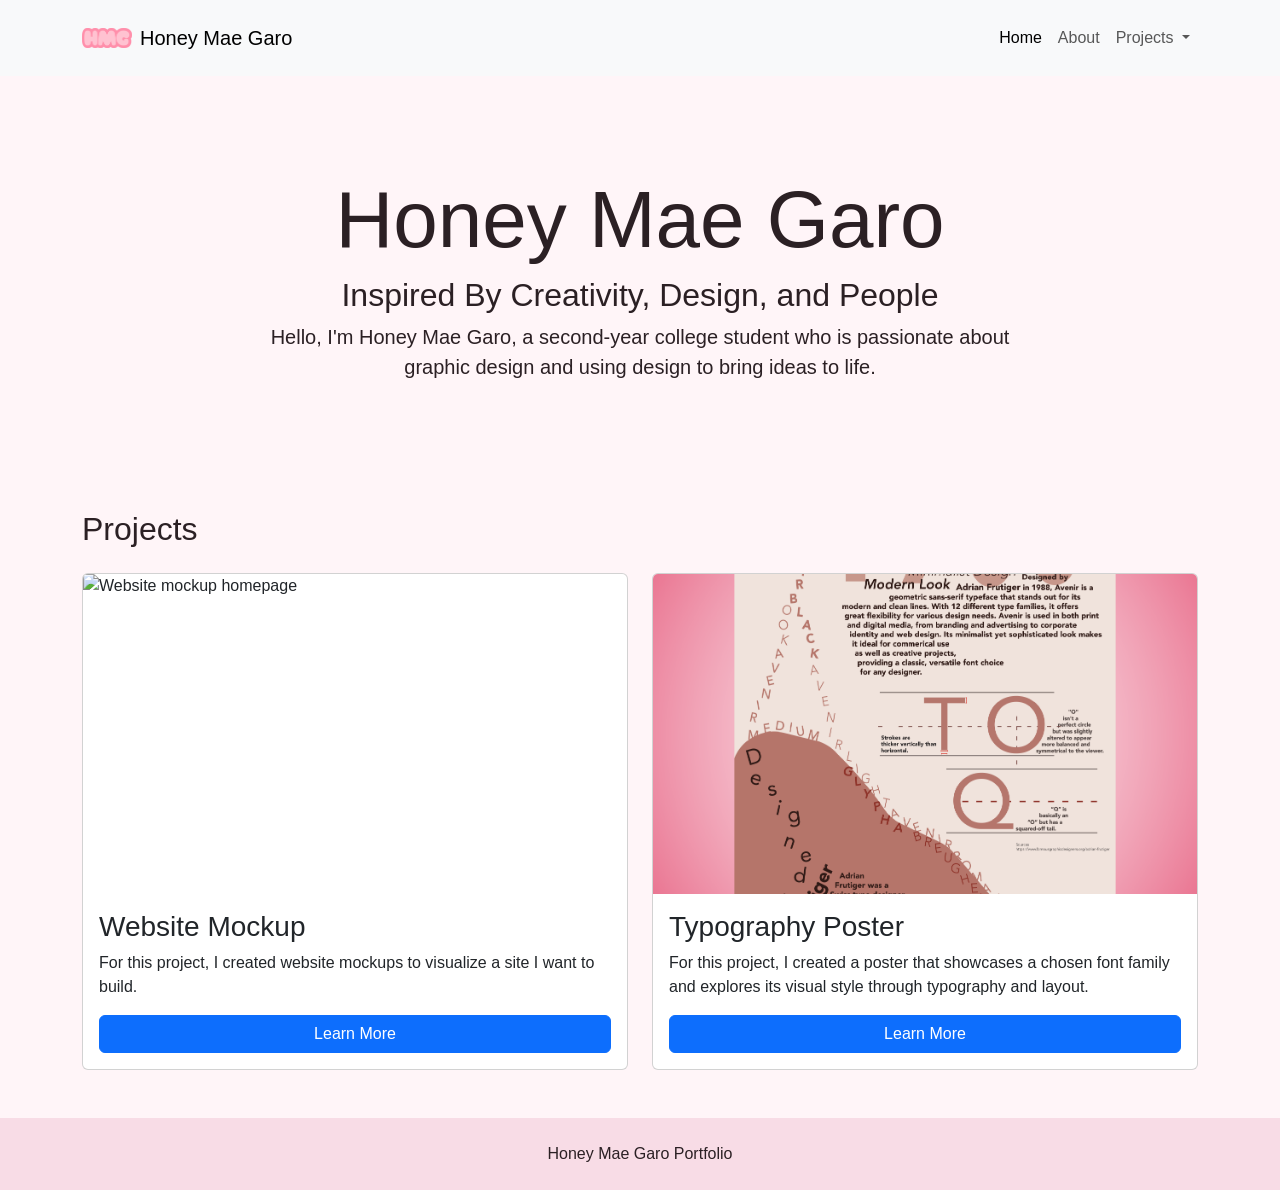
==== index.html @ 55621b9a "Fix portfolio navigation and project pages" ====
<!DOCTYPE html>
<html lang="en">

<head>
    <meta charset="UTF-8">
    <meta name="viewport" content="width=device-width, initial-scale=1.0">
    <title>Honey Mae Garo</title>
    <link href="https://cdn.jsdelivr.net/npm/bootstrap@5.3.3/dist/css/bootstrap.min.css" rel="stylesheet"
        integrity="sha384-QWTKZyjpPEjISv5WaRU9OFeRpok6YctnYmDr5pNlyT2bRjXh0JMhjY6hW+ALEwIH" crossorigin="anonymous">
    <link rel="stylesheet" href="css/style.css">
</head>

<body>
    <nav class="navbar navbar-expand-lg bg-body-tertiary">
        <div class="container">
            <a class="navbar-brand d-flex align-items-center gap-2" href="index.html">
                <img src="img/Logo.png" alt="Honey Mae Garo logo" width="50" height="50">
                Honey Mae Garo
            </a>
            <button class="navbar-toggler" type="button" data-bs-toggle="collapse" data-bs-target="#navbarNavAltMarkup"
                aria-controls="navbarNavAltMarkup" aria-expanded="false" aria-label="Toggle navigation">
                <span class="navbar-toggler-icon"></span>
            </button>
            <div class="collapse navbar-collapse" id="navbarNavAltMarkup">
                <div class="navbar-nav ms-auto">
                    <a class="nav-link active" aria-current="page" href="index.html">Home</a>
                    <a class="nav-link" href="About.html">About</a>
                    <div class="nav-item dropdown">
                        <a class="nav-link dropdown-toggle" href="#" id="navbarDropdown" role="button"
                            data-bs-toggle="dropdown" aria-expanded="false">
                            Projects
                        </a>
                        <ul class="dropdown-menu" aria-labelledby="navbarDropdown">
                            <li><a class="dropdown-item" href="WebsiteMockup.html">Website Mockup</a></li>
                            <li><a class="dropdown-item" href="TypographyPoster.html">Typography Poster</a></li>
                        </ul>
                    </div>
                </div>
            </div>
        </div>
    </nav>

    <main>
        <section class="hero text-center">
            <div class="container">
                <h1 class="display-1">Honey Mae Garo</h1>
                <h2>Inspired By Creativity, Design, and People</h2>
                <p class="lead mx-auto">
                    Hello, I'm Honey Mae Garo, a second-year college student who is passionate about graphic design and
                    using design to bring ideas to life.
                </p>
            </div>
        </section>

        <section id="projects" class="py-5">
            <div class="container">
                <h2 class="mb-4">Projects</h2>
                <div class="row g-4">
                    <div class="col-md-6">
                        <article class="card h-100">
                            <img src="img/Website%20Mockup_Homepage.png" class="card-img-top" alt="Website mockup homepage">
                            <div class="card-body d-flex flex-column">
                                <h3 class="card-title">Website Mockup</h3>
                                <p class="card-text">
                                    For this project, I created website mockups to visualize a site I want to build.
                                </p>
                                <a href="WebsiteMockup.html" class="btn btn-primary mt-auto">Learn More</a>
                            </div>
                        </article>
                    </div>
                    <div class="col-md-6">
                        <article class="card h-100">
                            <img src="img/Typeface%20Poster.png" class="card-img-top" alt="Typography poster">
                            <div class="card-body d-flex flex-column">
                                <h3 class="card-title">Typography Poster</h3>
                                <p class="card-text">
                                    For this project, I created a poster that showcases a chosen font family and explores
                                    its visual style through typography and layout.
                                </p>
                                <a href="TypographyPoster.html" class="btn btn-primary mt-auto">Learn More</a>
                            </div>
                        </article>
                    </div>
                </div>
            </div>
        </section>
    </main>

    <footer class="py-4 text-center">
        <div class="container">Honey Mae Garo Portfolio</div>
    </footer>

    <script src="https://cdn.jsdelivr.net/npm/bootstrap@5.3.3/dist/js/bootstrap.bundle.min.js"
        integrity="sha384-YvpcrYf0tY3lHB60NNkmXc5s9fDVZLESaAA55NDzOxhy9GkcIdslK1eN7N6jIeHz"
        crossorigin="anonymous"></script>
</body>

</html>
---- css/style.css ----
body {
    background: #fff5f8;
    color: #2b2024;
    font-family: Arial, Helvetica, sans-serif;
}

.navbar-brand img {
    object-fit: contain;
}

.hero {
    padding: 6rem 0 4rem;
}

.hero .lead,
.project-hero .lead {
    max-width: 760px;
}

.card-img-top {
    height: 320px;
    object-fit: cover;
}

.about-logo {
    max-width: 220px;
    width: 100%;
    height: auto;
}

.project-hero {
    padding: 4rem 0 2rem;
}

.project-hero img {
    margin-top: 1.5rem;
    max-height: 620px;
    object-fit: contain;
    width: 100%;
}

.poster-preview {
    background: #ffffff;
}

.project-step {
    align-items: center;
    display: grid;
    gap: 2rem;
    grid-template-columns: minmax(220px, 420px) 1fr;
    margin-bottom: 3rem;
}

.project-step img,
.project-gallery img {
    background: #ffffff;
    border-radius: 0.5rem;
    max-width: 100%;
}

.project-gallery {
    display: grid;
    gap: 1rem;
    grid-template-columns: repeat(3, 1fr);
}

footer {
    background: #f8dce6;
}

@media (max-width: 768px) {
    .hero {
        padding: 4rem 0 3rem;
    }

    .project-step,
    .project-gallery {
        grid-template-columns: 1fr;
    }

    .card-img-top {
        height: 240px;
    }
}
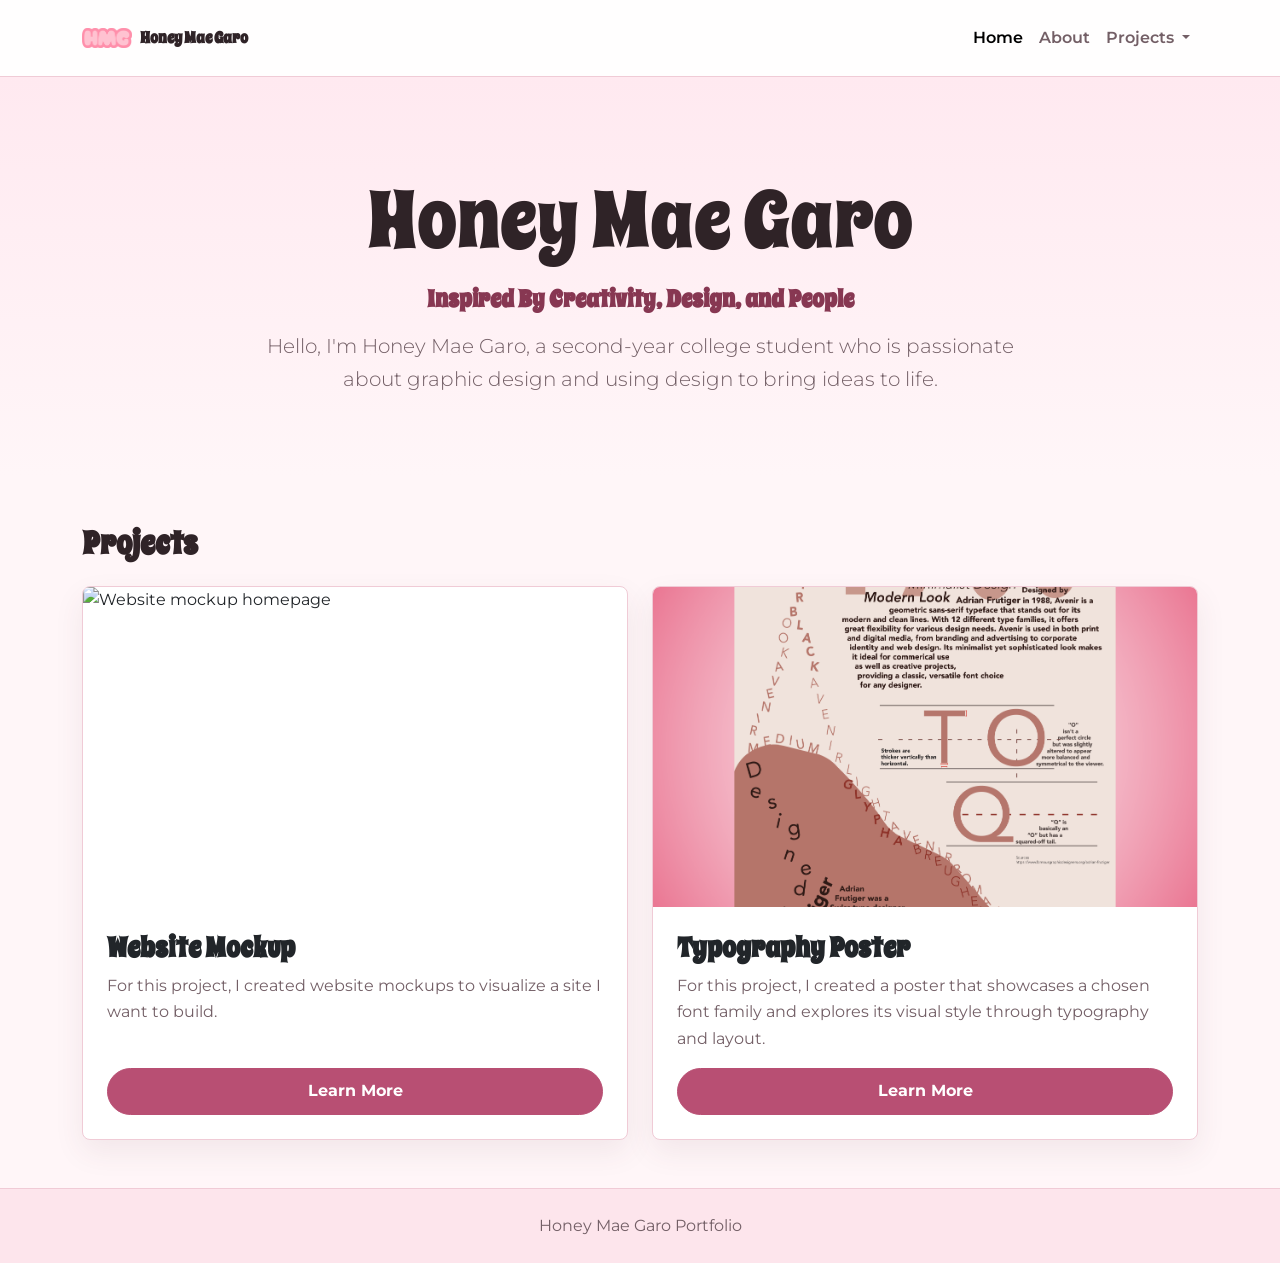
==== commit 03c49d37: "Switch portfolio fonts" ====
--- a/index.html
+++ b/index.html
@@ -7,6 +7,8 @@
     <title>Honey Mae Garo</title>
     <link href="https://cdn.jsdelivr.net/npm/bootstrap@5.3.3/dist/css/bootstrap.min.css" rel="stylesheet"
         integrity="sha384-QWTKZyjpPEjISv5WaRU9OFeRpok6YctnYmDr5pNlyT2bRjXh0JMhjY6hW+ALEwIH" crossorigin="anonymous">
+    <link href="https://fonts.googleapis.com/css2?family=Montserrat:wght@400;600;700&family=Spicy+Rice&display=swap"
+        rel="stylesheet">
     <link rel="stylesheet" href="css/style.css">
 </head>
 
--- a/css/style.css
+++ b/css/style.css
@@ -1,15 +1,82 @@
+:root {
+    --bg: #fff6f8;
+    --surface: #ffffff;
+    --surface-soft: #fde5ec;
+    --text: #2f2327;
+    --muted: #735f66;
+    --accent: #b84f73;
+    --accent-dark: #873752;
+    --border: #f0cbd6;
+    --font-heading: "Spicy Rice", Georgia, serif;
+    --font-body: "Montserrat", Arial, Helvetica, sans-serif;
+}
+
 body {
-    background: #fff5f8;
-    color: #2b2024;
-    font-family: Arial, Helvetica, sans-serif;
+    background: var(--bg);
+    color: var(--text);
+    font-family: var(--font-body);
+    line-height: 1.65;
+}
+
+h1,
+h2,
+h3,
+.navbar-brand {
+    color: var(--text);
+    font-family: var(--font-heading);
+    font-weight: 700;
+}
+
+p {
+    color: var(--muted);
+}
+
+.navbar {
+    background: rgba(255, 255, 255, 0.9) !important;
+    border-bottom: 1px solid var(--border);
+}
+
+.navbar-brand {
+    font-size: 1rem;
 }
 
 .navbar-brand img {
     object-fit: contain;
 }
 
+.nav-link {
+    color: var(--muted);
+    font-family: var(--font-body);
+    font-weight: 600;
+}
+
+.nav-link:hover,
+.nav-link.active,
+.dropdown-item.active,
+.dropdown-item:active {
+    background: transparent;
+    color: var(--accent);
+}
+
+.dropdown-menu {
+    border: 1px solid var(--border);
+    border-radius: 8px;
+}
+
 .hero {
+    background: linear-gradient(180deg, #ffe9f0 0%, var(--bg) 100%);
     padding: 6rem 0 4rem;
+}
+
+.hero h1,
+.project-hero h1 {
+    margin-bottom: 1rem;
+}
+
+.hero h2 {
+    color: var(--accent-dark);
+    font-size: 1.5rem;
+    margin-bottom: 1rem;
 }
 
 .hero .lead,
@@ -17,22 +84,57 @@
     max-width: 760px;
 }
 
+.card {
+    background: var(--surface);
+    border: 1px solid var(--border);
+    border-radius: 8px;
+    box-shadow: 0 12px 30px rgba(92, 47, 62, 0.08);
+    overflow: hidden;
+}
+
 .card-img-top {
     height: 320px;
     object-fit: cover;
 }
 
+.card-body {
+    padding: 1.5rem;
+}
+
+.btn-primary {
+    background: var(--accent);
+    border-color: var(--accent);
+    border-radius: 999px;
+    font-family: var(--font-body);
+    font-weight: 700;
+    padding: 0.65rem 1.2rem;
+}
+
+.btn-primary:hover,
+.btn-primary:focus {
+    background: var(--accent-dark);
+    border-color: var(--accent-dark);
+}
+
 .about-logo {
+    background: var(--surface);
+    border: 1px solid var(--border);
+    border-radius: 8px;
+    box-shadow: 0 12px 30px rgba(92, 47, 62, 0.08);
+    height: auto;
     max-width: 220px;
+    padding: 1rem;
     width: 100%;
-    height: auto;
 }
 
 .project-hero {
-    padding: 4rem 0 2rem;
+    background: var(--surface-soft);
+    padding: 4rem 0 2.5rem;
 }
 
 .project-hero img {
+    background: var(--surface);
+    box-shadow: 0 14px 36px rgba(92, 47, 62, 0.12);
     margin-top: 1.5rem;
     max-height: 620px;
     object-fit: contain;
@@ -40,21 +142,27 @@
 }
 
 .poster-preview {
-    background: #ffffff;
+    background: var(--surface);
+    padding: 1rem;
 }
 
 .project-step {
     align-items: center;
+    background: rgba(255, 255, 255, 0.65);
+    border: 1px solid var(--border);
+    border-radius: 8px;
     display: grid;
     gap: 2rem;
     grid-template-columns: minmax(220px, 420px) 1fr;
-    margin-bottom: 3rem;
+    margin-bottom: 2rem;
+    padding: 1.25rem;
 }
 
 .project-step img,
 .project-gallery img {
-    background: #ffffff;
-    border-radius: 0.5rem;
+    background: var(--surface);
+    border-radius: 8px;
+    height: auto;
     max-width: 100%;
 }
 
@@ -65,7 +173,9 @@
 }
 
 footer {
-    background: #f8dce6;
+    background: var(--surface-soft);
+    border-top: 1px solid var(--border);
+    color: var(--muted);
 }
 
 @media (max-width: 768px) {
@@ -73,6 +183,14 @@
         padding: 4rem 0 3rem;
     }
 
+    .display-1 {
+        font-size: 3.2rem;
+    }
+
+    .display-2 {
+        font-size: 2.6rem;
+    }
+
     .project-step,
     .project-gallery {
         grid-template-columns: 1fr;
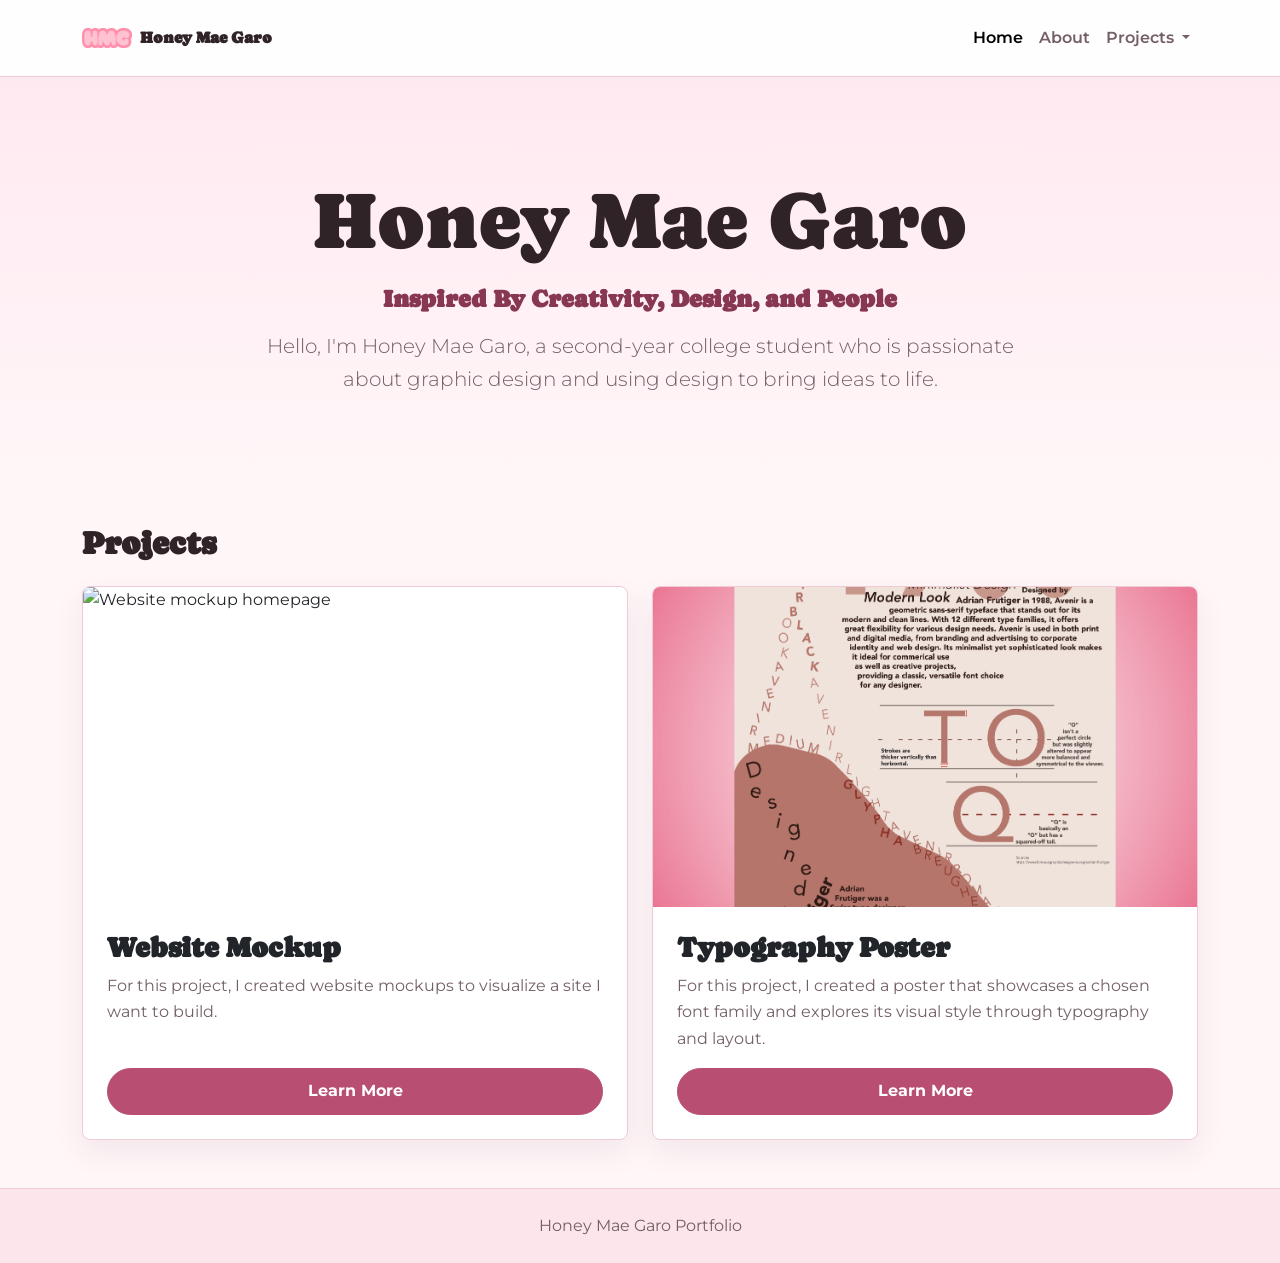
==== commit 58e50da6: "Switch heading font to Caprasimo" ====
--- a/index.html
+++ b/index.html
@@ -7,7 +7,7 @@
     <title>Honey Mae Garo</title>
     <link href="https://cdn.jsdelivr.net/npm/bootstrap@5.3.3/dist/css/bootstrap.min.css" rel="stylesheet"
         integrity="sha384-QWTKZyjpPEjISv5WaRU9OFeRpok6YctnYmDr5pNlyT2bRjXh0JMhjY6hW+ALEwIH" crossorigin="anonymous">
-    <link href="https://fonts.googleapis.com/css2?family=Montserrat:wght@400;600;700&family=Spicy+Rice&display=swap"
+    <link href="https://fonts.googleapis.com/css2?family=Caprasimo&family=Montserrat:wght@400;600;700&display=swap"
         rel="stylesheet">
     <link rel="stylesheet" href="css/style.css">
 </head>
--- a/css/style.css
+++ b/css/style.css
@@ -7,7 +7,7 @@
     --accent: #b84f73;
     --accent-dark: #873752;
     --border: #f0cbd6;
-    --font-heading: "Spicy Rice", Georgia, serif;
+    --font-heading: "Caprasimo", Georgia, serif;
     --font-body: "Montserrat", Arial, Helvetica, sans-serif;
 }
 
@@ -146,6 +146,49 @@
     padding: 1rem;
 }
 
+.process-intro {
+    max-width: 760px;
+}
+
+.process-carousel {
+    margin: 2rem auto 0;
+    max-width: 1180px;
+    padding: 0 4.5rem;
+}
+
+.carousel-card {
+    align-items: center;
+    display: grid;
+    grid-template-columns: minmax(420px, 58%) 1fr;
+    max-width: 1040px;
+}
+
+.carousel-card .card-img-top {
+    height: 500px;
+    object-fit: contain;
+    padding: 1.25rem;
+    width: 100%;
+}
+
+.carousel-card .card-body {
+    padding: 2.25rem;
+}
+
+.process-carousel .carousel-control-prev,
+.process-carousel .carousel-control-next {
+    opacity: 1;
+    width: 3rem;
+}
+
+.process-carousel .carousel-control-prev-icon,
+.process-carousel .carousel-control-next-icon {
+    background-color: var(--accent);
+    background-size: 60%;
+    border-radius: 999px;
+    height: 3rem;
+    width: 3rem;
+}
+
 .project-step {
     align-items: center;
     background: rgba(255, 255, 255, 0.65);
@@ -196,6 +239,18 @@
         grid-template-columns: 1fr;
     }
 
+    .process-carousel {
+        padding: 0 3.25rem;
+    }
+
+    .carousel-card {
+        grid-template-columns: 1fr;
+    }
+
+    .carousel-card .card-img-top {
+        height: 360px;
+    }
+
     .card-img-top {
         height: 240px;
     }
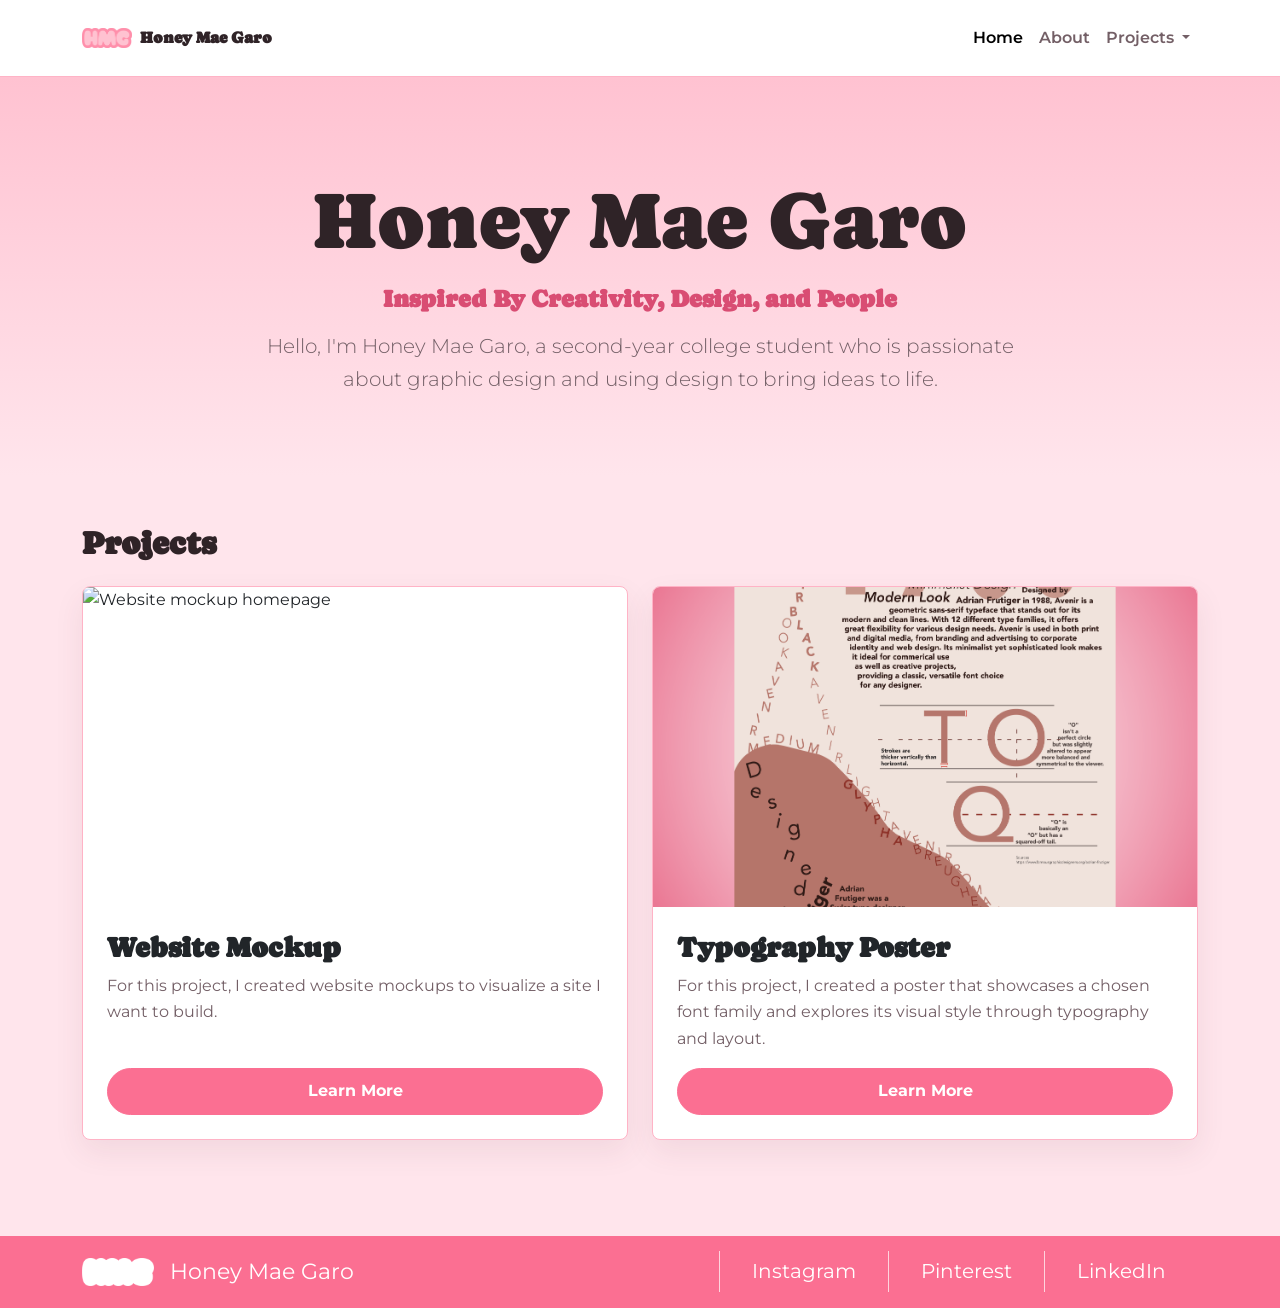
==== commit 0b342b8c: "Design site footer" ====
--- a/index.html
+++ b/index.html
@@ -88,8 +88,18 @@
         </section>
     </main>
 
-    <footer class="py-4 text-center">
-        <div class="container">Honey Mae Garo Portfolio</div>
+    <footer class="site-footer">
+        <div class="container footer-inner">
+            <a class="footer-brand" href="index.html">
+                <img src="img/Logo.png" alt="Honey Mae Garo logo">
+                <span>Honey Mae Garo</span>
+            </a>
+            <nav class="footer-links" aria-label="Social links">
+                <a href="#">Instagram</a>
+                <a href="#">Pinterest</a>
+                <a href="#">LinkedIn</a>
+            </nav>
+        </div>
     </footer>
 
     <script src="https://cdn.jsdelivr.net/npm/bootstrap@5.3.3/dist/js/bootstrap.bundle.min.js"
--- a/css/style.css
+++ b/css/style.css
@@ -1,12 +1,12 @@
 :root {
-    --bg: #fff6f8;
+    --bg: #ffe5ec;
     --surface: #ffffff;
-    --surface-soft: #fde5ec;
+    --surface-soft: #ffc2d1;
     --text: #2f2327;
     --muted: #735f66;
-    --accent: #b84f73;
-    --accent-dark: #873752;
-    --border: #f0cbd6;
+    --accent: #fb6f92;
+    --accent-dark: #d94d73;
+    --border: #ffb3c6;
     --font-heading: "Caprasimo", Georgia, serif;
     --font-body: "Montserrat", Arial, Helvetica, sans-serif;
 }
@@ -32,7 +32,7 @@
 }
 
 .navbar {
-    background: rgba(255, 255, 255, 0.9) !important;
+    background: #ffffff !important;
     border-bottom: 1px solid var(--border);
 }
 
@@ -64,7 +64,7 @@
 }
 
 .hero {
-    background: linear-gradient(180deg, #ffe9f0 0%, var(--bg) 100%);
+    background: linear-gradient(180deg, #ffc2d1 0%, var(--bg) 100%);
     padding: 6rem 0 4rem;
 }
 
@@ -191,7 +191,7 @@
 
 .project-step {
     align-items: center;
-    background: rgba(255, 255, 255, 0.65);
+    background: rgba(255, 255, 255, 0.75);
     border: 1px solid var(--border);
     border-radius: 8px;
     display: grid;
@@ -215,10 +215,51 @@
     grid-template-columns: repeat(3, 1fr);
 }
 
-footer {
-    background: var(--surface-soft);
-    border-top: 1px solid var(--border);
-    color: var(--muted);
+.site-footer {
+    background: var(--accent);
+    color: #ffffff;
+    margin-top: 3rem;
+}
+
+.footer-inner {
+    align-items: center;
+    display: flex;
+    min-height: 72px;
+}
+
+.footer-brand {
+    align-items: center;
+    color: #ffffff;
+    display: flex;
+    flex: 1;
+    font-family: var(--font-body);
+    font-size: 1.35rem;
+    gap: 1rem;
+    text-decoration: none;
+}
+
+.footer-brand img {
+    filter: brightness(0) invert(1);
+    height: 42px;
+    object-fit: contain;
+    width: 72px;
+}
+
+.footer-links {
+    display: flex;
+}
+
+.footer-links a {
+    border-left: 1px solid rgba(255, 255, 255, 0.7);
+    color: #ffffff;
+    font-size: 1.25rem;
+    padding: 0.25rem 2rem;
+    text-decoration: none;
+}
+
+.footer-links a:hover,
+.footer-links a:focus {
+    color: var(--bg);
 }
 
 @media (max-width: 768px) {
@@ -254,4 +295,28 @@
     .card-img-top {
         height: 240px;
     }
-}
+
+    .footer-inner,
+    .footer-links {
+        align-items: center;
+        flex-direction: column;
+    }
+
+    .footer-inner {
+        gap: 1rem;
+        padding-bottom: 1.5rem;
+        padding-top: 1.5rem;
+    }
+
+    .footer-brand {
+        justify-content: center;
+    }
+
+    .footer-links a {
+        border-left: 0;
+        border-top: 1px solid rgba(255, 255, 255, 0.7);
+        padding: 0.75rem 0;
+        text-align: center;
+        width: 100%;
+    }
+}
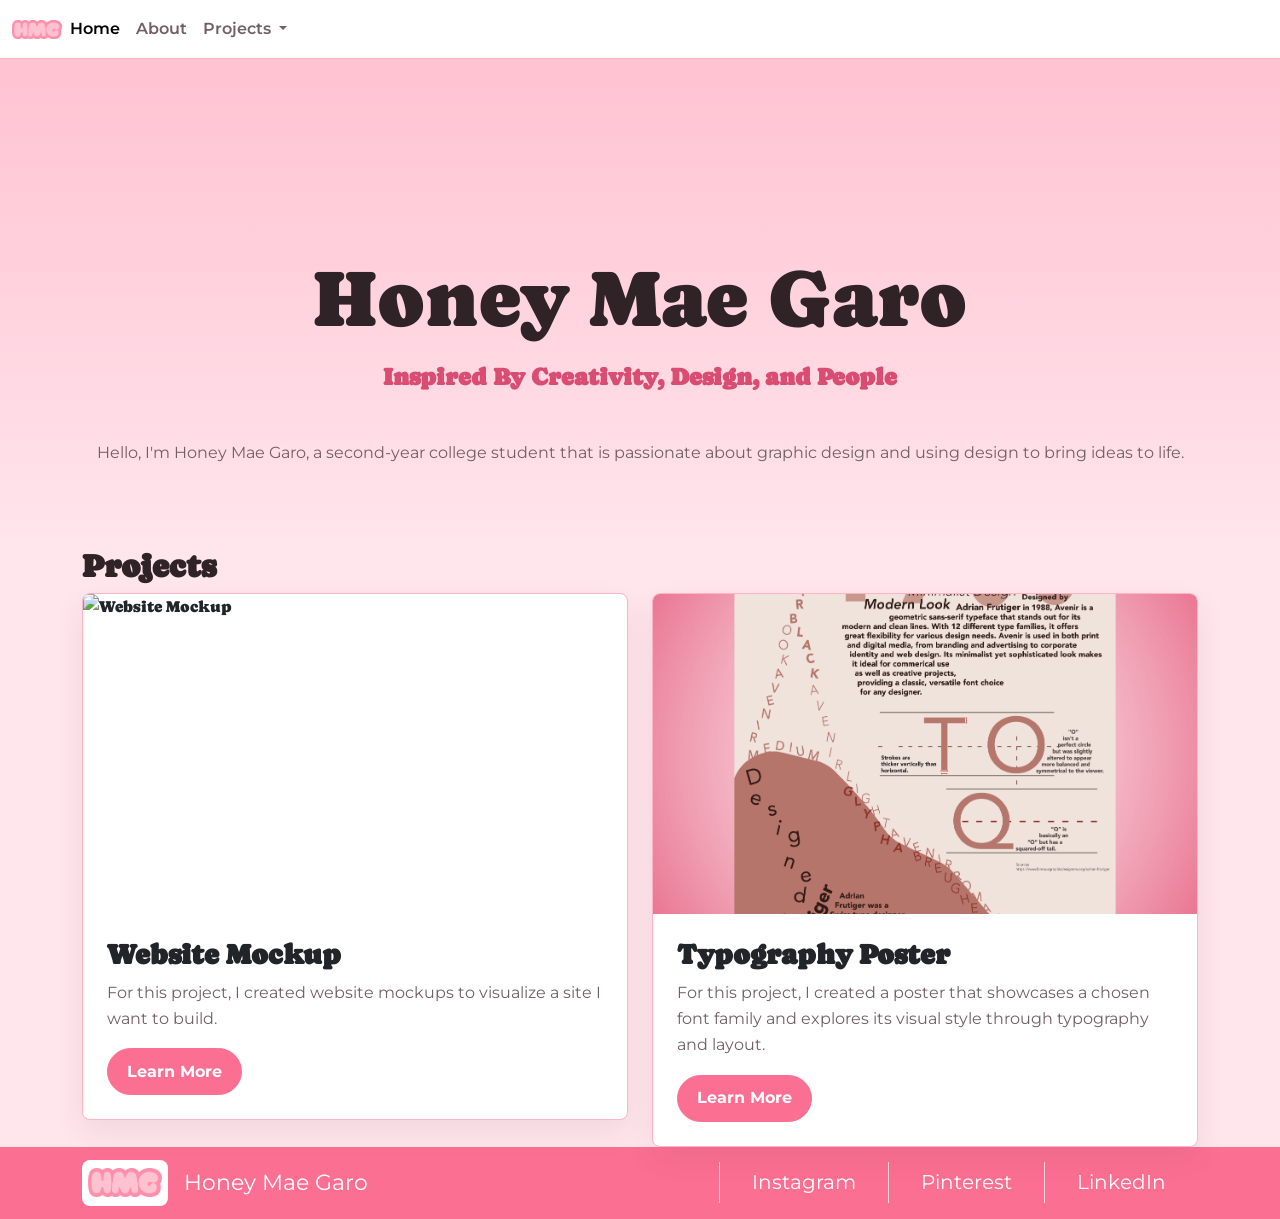
==== commit 27670f1a: "git commit" ====
--- a/index.html
+++ b/index.html
@@ -2,38 +2,46 @@
 <html lang="en">
 
 <head>
+    <!-- REQUIRED: Meta Tags -->
     <meta charset="UTF-8">
     <meta name="viewport" content="width=device-width, initial-scale=1.0">
+
+    <!-- REQUIRED: Page Title -->
     <title>Honey Mae Garo</title>
+
+    <!-- REQUIRED: Bootstrap CSS -->
     <link href="https://cdn.jsdelivr.net/npm/bootstrap@5.3.3/dist/css/bootstrap.min.css" rel="stylesheet"
         integrity="sha384-QWTKZyjpPEjISv5WaRU9OFeRpok6YctnYmDr5pNlyT2bRjXh0JMhjY6hW+ALEwIH" crossorigin="anonymous">
-    <link href="https://fonts.googleapis.com/css2?family=Caprasimo&family=Montserrat:wght@400;600;700&display=swap"
-        rel="stylesheet">
+
+    <!-- REQUIRED: Your Custom CSS-->
     <link rel="stylesheet" href="css/style.css">
+
+    <!-- REQUIRED: Google Font API -->
+    <link href="https://fonts.googleapis.com/css2?family=Caprasimo&family=Montserrat:wght@400;600;700&display=swap" rel="stylesheet">
+    <style>
+        body {
+            font-family: 'Caprasimo', cursive;
+        }
+    </style>
 </head>
 
-<body>
-    <nav class="navbar navbar-expand-lg bg-body-tertiary">
-        <div class="container">
-            <a class="navbar-brand d-flex align-items-center gap-2" href="index.html">
-                <img src="img/Logo.png" alt="Honey Mae Garo logo" width="50" height="50">
-                Honey Mae Garo
-            </a>
-            <button class="navbar-toggler" type="button" data-bs-toggle="collapse" data-bs-target="#navbarNavAltMarkup"
-                aria-controls="navbarNavAltMarkup" aria-expanded="false" aria-label="Toggle navigation">
+<nav class="navbar navbar-expand-lg bg-body-tertiary">
+        <div class="container-fluid">
+            <img src="img/Logo.png" alt="Logo" class="d-inline-block align-text-top img-fluid" style="max-width: 50px; height: auto;">
+            <button class="navbar-toggler" type="button" data-bs-toggle="collapse" data-bs-target="#navbarNavAltMarkup" aria-controls="navbarNavAltMarkup" aria-expanded="false" aria-label="Toggle navigation">
                 <span class="navbar-toggler-icon"></span>
             </button>
             <div class="collapse navbar-collapse" id="navbarNavAltMarkup">
-                <div class="navbar-nav ms-auto">
+                <div class="navbar-nav">
                     <a class="nav-link active" aria-current="page" href="index.html">Home</a>
                     <a class="nav-link" href="About.html">About</a>
                     <div class="nav-item dropdown">
-                        <a class="nav-link dropdown-toggle" href="#" id="navbarDropdown" role="button"
-                            data-bs-toggle="dropdown" aria-expanded="false">
+                        <a class="nav-link dropdown-toggle" href="#" id="navbarDropdown" role="button" data-bs-toggle="dropdown" aria-expanded="false">
                             Projects
                         </a>
                         <ul class="dropdown-menu" aria-labelledby="navbarDropdown">
                             <li><a class="dropdown-item" href="WebsiteMockup.html">Website Mockup</a></li>
+                            <li><hr class="dropdown-divider"></li>
                             <li><a class="dropdown-item" href="TypographyPoster.html">Typography Poster</a></li>
                         </ul>
                     </div>
@@ -42,51 +50,63 @@
         </div>
     </nav>
 
-    <main>
-        <section class="hero text-center">
-            <div class="container">
-                <h1 class="display-1">Honey Mae Garo</h1>
-                <h2>Inspired By Creativity, Design, and People</h2>
-                <p class="lead mx-auto">
-                    Hello, I'm Honey Mae Garo, a second-year college student who is passionate about graphic design and
-                    using design to bring ideas to life.
-                </p>
-            </div>
-        </section>
+    <!-- Start of Hero Section -->
+    <section class="hero">
+        <header class="p-5"></header>
+        <figure class="text-center">
+        <h1 class="display-1">Honey Mae Garo</h1>
 
-        <section id="projects" class="py-5">
-            <div class="container">
-                <h2 class="mb-4">Projects</h2>
-                <div class="row g-4">
-                    <div class="col-md-6">
-                        <article class="card h-100">
-                            <img src="img/Website%20Mockup_Homepage.png" class="card-img-top" alt="Website mockup homepage">
-                            <div class="card-body d-flex flex-column">
+
+         <figure class="text-start"></figure>
+        <h2>Inspired By Creativity, Design, and People</h2>
+
+        <header class="p-3"></header>
+        <p style="font-family: 'Montserrat', sans-serif;">Hello, I'm Honey Mae Garo, a second-year college student that is passionate
+            about graphic design and using design to bring ideas to life.</p>
+    </section>
+  </figure>
+    <!-- End of Hero Section -->
+
+    <!-- Start of Projects Section -->
+    <section id="projects">
+        <div class="container">
+            <h2>Projects</h2>
+            <!-- Clickable Card Example with Button -->
+            <div class="row">
+                <div class="col">
+                        <div class="card">
+                            <img src="img/Website Mockup_Homepage.png" class="card-img-top" alt="Website Mockup">
+                            <div class="card-body">
                                 <h3 class="card-title">Website Mockup</h3>
-                                <p class="card-text">
-                                    For this project, I created website mockups to visualize a site I want to build.
-                                </p>
-                                <a href="WebsiteMockup.html" class="btn btn-primary mt-auto">Learn More</a>
+                                <p style="font-family: 'Montserrat', sans-serif;"class="card-text">For this project, I created website
+                                    mockups to visualize a site I want to
+                                    build.</p>
+                                <a href="WebsiteMockup.html" class="btn btn-primary">Learn More</a>
                             </div>
-                        </article>
-                    </div>
-                    <div class="col-md-6">
-                        <article class="card h-100">
-                            <img src="img/Typeface%20Poster.png" class="card-img-top" alt="Typography poster">
-                            <div class="card-body d-flex flex-column">
+                        </div>
+                </div>
+                <!-- Clickable Card Example with Button -->
+                <div class="col">
+                        <div class="card">
+                            <img src="img/Typeface Poster.png" class="card-img-top" alt="Typeface Poster">
+                            <div class="card-body">
                                 <h3 class="card-title">Typography Poster</h3>
-                                <p class="card-text">
-                                    For this project, I created a poster that showcases a chosen font family and explores
-                                    its visual style through typography and layout.
-                                </p>
-                                <a href="TypographyPoster.html" class="btn btn-primary mt-auto">Learn More</a>
+                                <p style="font-family: 'Montserrat', sans-serif;"class="card-text">For this project, I created a poster
+                                    that showcases a chosen font family and
+                                    explores its visual style through typography and layout.
+                                    <header>
+                                    <a href="TypographyPoster.html" class="btn btn-primary">Learn More</a>
                             </div>
-                        </article>
-                    </div>
+                        </div>
                 </div>
             </div>
-        </section>
-    </main>
+
+        </div>
+
+    </section>
+    <!-- End of Projects Section -->
+    <!-- Start of Footer Section -->
+   </main>
 
     <footer class="site-footer">
         <div class="container footer-inner">
@@ -94,17 +114,20 @@
                 <img src="img/Logo.png" alt="Honey Mae Garo logo">
                 <span>Honey Mae Garo</span>
             </a>
+
             <nav class="footer-links" aria-label="Social links">
-                <a href="#">Instagram</a>
-                <a href="#">Pinterest</a>
-                <a href="#">LinkedIn</a>
+                <a href="https://www.instagram.com/yourusername">Instagram</a>
+                <a href="https://www.pinterest.com/yourusername">Pinterest</a>
+                <a href="https://www.linkedin.com/in/yourusername">LinkedIn</a>
             </nav>
         </div>
     </footer>
 
+    <!-- End of Footer Section -->
+    <!-- REQUIRED: Javascript -->
     <script src="https://cdn.jsdelivr.net/npm/bootstrap@5.3.3/dist/js/bootstrap.bundle.min.js"
         integrity="sha384-YvpcrYf0tY3lHB60NNkmXc5s9fDVZLESaAA55NDzOxhy9GkcIdslK1eN7N6jIeHz"
         crossorigin="anonymous"></script>
 </body>
 
-</html>
+</html>
--- a/css/style.css
+++ b/css/style.css
@@ -14,8 +14,15 @@
 body {
     background: var(--bg);
     color: var(--text);
+    display: flex;
+    flex-direction: column;
     font-family: var(--font-body);
     line-height: 1.65;
+    min-height: 100vh;
+}
+
+main {
+    flex: 1;
 }
 
 h1,
@@ -156,6 +163,12 @@
     padding: 0 4.5rem;
 }
 
+.results-carousel {
+    margin: 2rem auto 0;
+    max-width: 980px;
+    padding: 0 4.5rem;
+}
+
 .carousel-card {
     align-items: center;
     display: grid;
@@ -174,14 +187,29 @@
     padding: 2.25rem;
 }
 
+.results-card {
+    max-width: 820px;
+}
+
+.results-card .card-img-top {
+    height: 560px;
+    object-fit: contain;
+    padding: 1.25rem;
+    width: 100%;
+}
+
 .process-carousel .carousel-control-prev,
-.process-carousel .carousel-control-next {
+.process-carousel .carousel-control-next,
+.results-carousel .carousel-control-prev,
+.results-carousel .carousel-control-next {
     opacity: 1;
     width: 3rem;
 }
 
 .process-carousel .carousel-control-prev-icon,
-.process-carousel .carousel-control-next-icon {
+.process-carousel .carousel-control-next-icon,
+.results-carousel .carousel-control-prev-icon,
+.results-carousel .carousel-control-next-icon {
     background-color: var(--accent);
     background-size: 60%;
     border-radius: 999px;
@@ -215,10 +243,16 @@
     grid-template-columns: repeat(3, 1fr);
 }
 
+footer {
+    background-color: var(--accent);
+}
+
 .site-footer {
-    background: var(--accent);
+    background-color: var(--accent) !important;
+    background-image: none !important;
     color: #ffffff;
-    margin-top: 3rem;
+    font-family: var(--font-body);
+    margin-top: 0;
 }
 
 .footer-inner {
@@ -239,10 +273,12 @@
 }
 
 .footer-brand img {
-    filter: brightness(0) invert(1);
-    height: 42px;
-    object-fit: contain;
-    width: 72px;
+    background: #ffffff;
+    border-radius: 8px;
+    height: 46px;
+    object-fit: contain;
+    padding: 0.35rem;
+    width: 86px;
 }
 
 .footer-links {
@@ -252,6 +288,7 @@
 .footer-links a {
     border-left: 1px solid rgba(255, 255, 255, 0.7);
     color: #ffffff;
+    font-family: var(--font-body);
     font-size: 1.25rem;
     padding: 0.25rem 2rem;
     text-decoration: none;
@@ -284,12 +321,20 @@
         padding: 0 3.25rem;
     }
 
+    .results-carousel {
+        padding: 0 3.25rem;
+    }
+
     .carousel-card {
         grid-template-columns: 1fr;
     }
 
     .carousel-card .card-img-top {
         height: 360px;
+    }
+
+    .results-card .card-img-top {
+        height: 420px;
     }
 
     .card-img-top {
@@ -319,4 +364,4 @@
         text-align: center;
         width: 100%;
     }
-}
+}
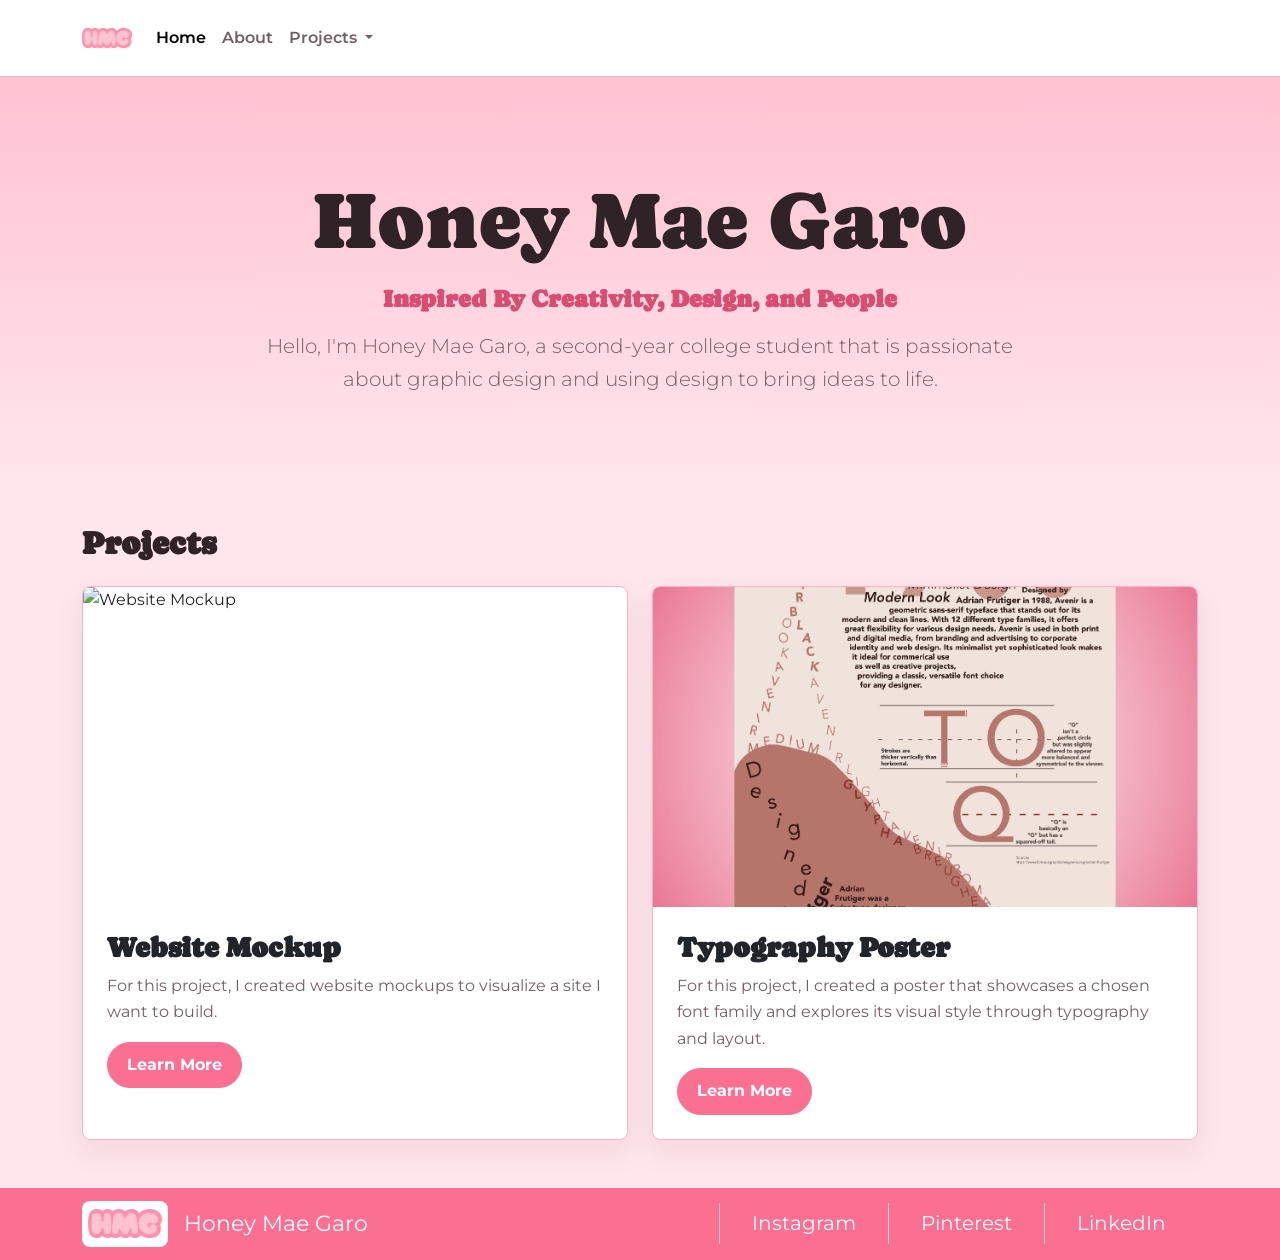
==== commit 908ceb11: "fix about page layout and navbar" ====
--- a/index.html
+++ b/index.html
@@ -13,35 +13,40 @@
     <link href="https://cdn.jsdelivr.net/npm/bootstrap@5.3.3/dist/css/bootstrap.min.css" rel="stylesheet"
         integrity="sha384-QWTKZyjpPEjISv5WaRU9OFeRpok6YctnYmDr5pNlyT2bRjXh0JMhjY6hW+ALEwIH" crossorigin="anonymous">
 
-    <!-- REQUIRED: Your Custom CSS-->
+    <!-- REQUIRED: Google Font API -->
+    <link href="https://fonts.googleapis.com/css2?family=Caprasimo&family=Montserrat:wght@400;600;700&display=swap"
+        rel="stylesheet">
+
+    <!-- REQUIRED: Your Custom CSS -->
     <link rel="stylesheet" href="css/style.css">
-
-    <!-- REQUIRED: Google Font API -->
-    <link href="https://fonts.googleapis.com/css2?family=Caprasimo&family=Montserrat:wght@400;600;700&display=swap" rel="stylesheet">
-    <style>
-        body {
-            font-family: 'Caprasimo', cursive;
-        }
-    </style>
 </head>
 
-<nav class="navbar navbar-expand-lg bg-body-tertiary">
-        <div class="container-fluid">
-            <img src="img/Logo.png" alt="Logo" class="d-inline-block align-text-top img-fluid" style="max-width: 50px; height: auto;">
-            <button class="navbar-toggler" type="button" data-bs-toggle="collapse" data-bs-target="#navbarNavAltMarkup" aria-controls="navbarNavAltMarkup" aria-expanded="false" aria-label="Toggle navigation">
+<body>
+    <!-- Start of Navbar -->
+    <nav class="navbar navbar-expand-lg bg-body-tertiary">
+        <div class="container">
+            <a class="navbar-brand d-flex align-items-center gap-2" href="index.html">
+                <img src="img/Logo.png" alt="Honey Mae Garo logo" width="50" height="50">
+            </a>
+
+            <button class="navbar-toggler" type="button" data-bs-toggle="collapse" data-bs-target="#navbarNavAltMarkup"
+                aria-controls="navbarNavAltMarkup" aria-expanded="false" aria-label="Toggle navigation">
                 <span class="navbar-toggler-icon"></span>
             </button>
+
             <div class="collapse navbar-collapse" id="navbarNavAltMarkup">
                 <div class="navbar-nav">
                     <a class="nav-link active" aria-current="page" href="index.html">Home</a>
                     <a class="nav-link" href="About.html">About</a>
+
                     <div class="nav-item dropdown">
-                        <a class="nav-link dropdown-toggle" href="#" id="navbarDropdown" role="button" data-bs-toggle="dropdown" aria-expanded="false">
+                        <a class="nav-link dropdown-toggle" href="#" id="navbarDropdown" role="button"
+                            data-bs-toggle="dropdown" aria-expanded="false">
                             Projects
                         </a>
+
                         <ul class="dropdown-menu" aria-labelledby="navbarDropdown">
                             <li><a class="dropdown-item" href="WebsiteMockup.html">Website Mockup</a></li>
-                            <li><hr class="dropdown-divider"></li>
                             <li><a class="dropdown-item" href="TypographyPoster.html">Typography Poster</a></li>
                         </ul>
                     </div>
@@ -49,65 +54,64 @@
             </div>
         </div>
     </nav>
+    <!-- End of Navbar -->
 
-    <!-- Start of Hero Section -->
-    <section class="hero">
-        <header class="p-5"></header>
-        <figure class="text-center">
-        <h1 class="display-1">Honey Mae Garo</h1>
+    <main>
+        <!-- Start of Hero Section -->
+        <section class="hero">
+            <div class="container text-center">
+                <h1 class="display-1">Honey Mae Garo</h1>
+                <h2>Inspired By Creativity, Design, and People</h2>
 
+                <p class="lead mx-auto">
+                    Hello, I'm Honey Mae Garo, a second-year college student that is passionate
+                    about graphic design and using design to bring ideas to life.
+                </p>
+            </div>
+        </section>
+        <!-- End of Hero Section -->
 
-         <figure class="text-start"></figure>
-        <h2>Inspired By Creativity, Design, and People</h2>
+        <!-- Start of Projects Section -->
+        <section id="projects" class="py-5">
+            <div class="container">
+                <h2 class="mb-4">Projects</h2>
 
-        <header class="p-3"></header>
-        <p style="font-family: 'Montserrat', sans-serif;">Hello, I'm Honey Mae Garo, a second-year college student that is passionate
-            about graphic design and using design to bring ideas to life.</p>
-    </section>
-  </figure>
-    <!-- End of Hero Section -->
+                <div class="row g-4">
+                    <div class="col-md-6">
+                        <div class="card h-100">
+                            <img src="img/Website Mockup_Homepage.png" class="card-img-top" alt="Website Mockup">
 
-    <!-- Start of Projects Section -->
-    <section id="projects">
-        <div class="container">
-            <h2>Projects</h2>
-            <!-- Clickable Card Example with Button -->
-            <div class="row">
-                <div class="col">
-                        <div class="card">
-                            <img src="img/Website Mockup_Homepage.png" class="card-img-top" alt="Website Mockup">
                             <div class="card-body">
                                 <h3 class="card-title">Website Mockup</h3>
-                                <p style="font-family: 'Montserrat', sans-serif;"class="card-text">For this project, I created website
-                                    mockups to visualize a site I want to
-                                    build.</p>
+                                <p class="card-text">
+                                    For this project, I created website mockups to visualize a site I want to build.
+                                </p>
                                 <a href="WebsiteMockup.html" class="btn btn-primary">Learn More</a>
                             </div>
                         </div>
-                </div>
-                <!-- Clickable Card Example with Button -->
-                <div class="col">
-                        <div class="card">
+                    </div>
+
+                    <div class="col-md-6">
+                        <div class="card h-100">
                             <img src="img/Typeface Poster.png" class="card-img-top" alt="Typeface Poster">
+
                             <div class="card-body">
                                 <h3 class="card-title">Typography Poster</h3>
-                                <p style="font-family: 'Montserrat', sans-serif;"class="card-text">For this project, I created a poster
-                                    that showcases a chosen font family and
+                                <p class="card-text">
+                                    For this project, I created a poster that showcases a chosen font family and
                                     explores its visual style through typography and layout.
-                                    <header>
-                                    <a href="TypographyPoster.html" class="btn btn-primary">Learn More</a>
+                                </p>
+                                <a href="TypographyPoster.html" class="btn btn-primary">Learn More</a>
                             </div>
                         </div>
+                    </div>
                 </div>
             </div>
+        </section>
+        <!-- End of Projects Section -->
+    </main>
 
-        </div>
-
-    </section>
-    <!-- End of Projects Section -->
     <!-- Start of Footer Section -->
-   </main>
-
     <footer class="site-footer">
         <div class="container footer-inner">
             <a class="footer-brand" href="index.html">
@@ -122,8 +126,8 @@
             </nav>
         </div>
     </footer>
+    <!-- End of Footer Section -->
 
-    <!-- End of Footer Section -->
     <!-- REQUIRED: Javascript -->
     <script src="https://cdn.jsdelivr.net/npm/bootstrap@5.3.3/dist/js/bootstrap.bundle.min.js"
         integrity="sha384-YvpcrYf0tY3lHB60NNkmXc5s9fDVZLESaAA55NDzOxhy9GkcIdslK1eN7N6jIeHz"
